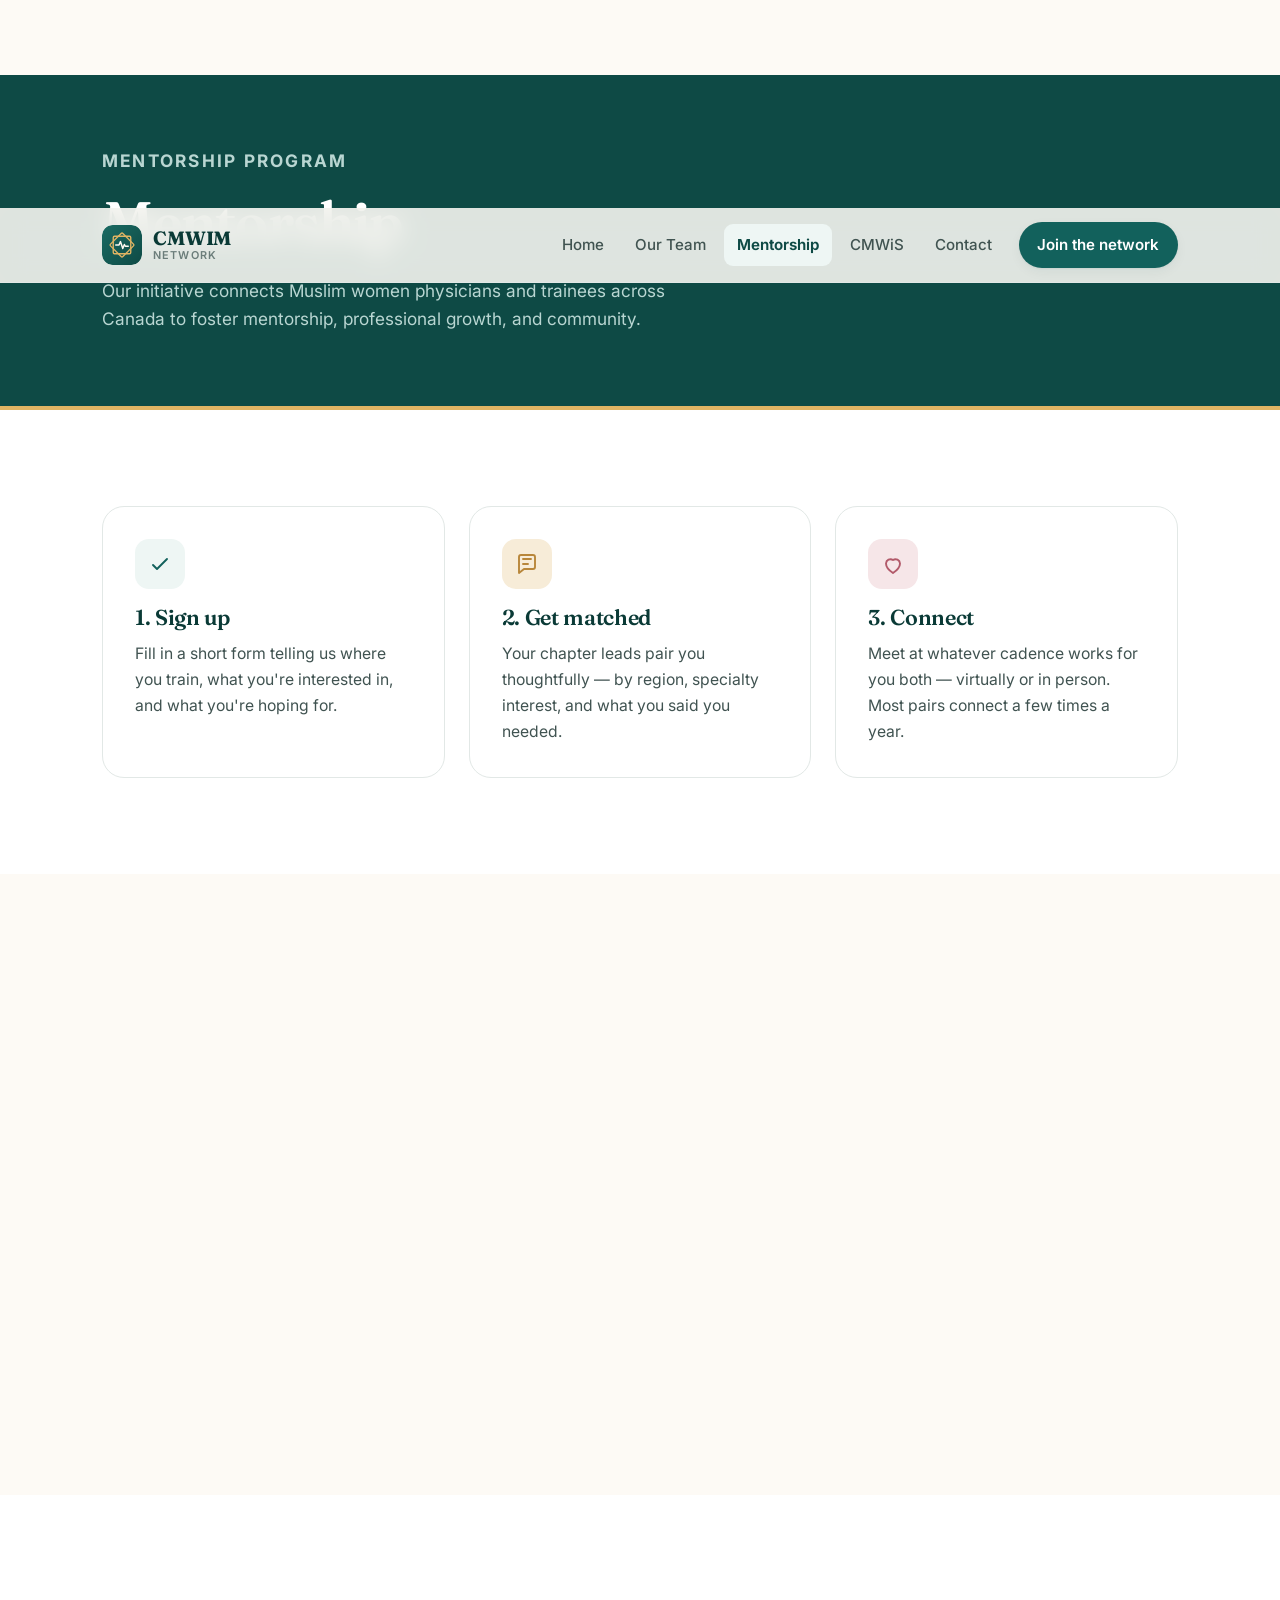
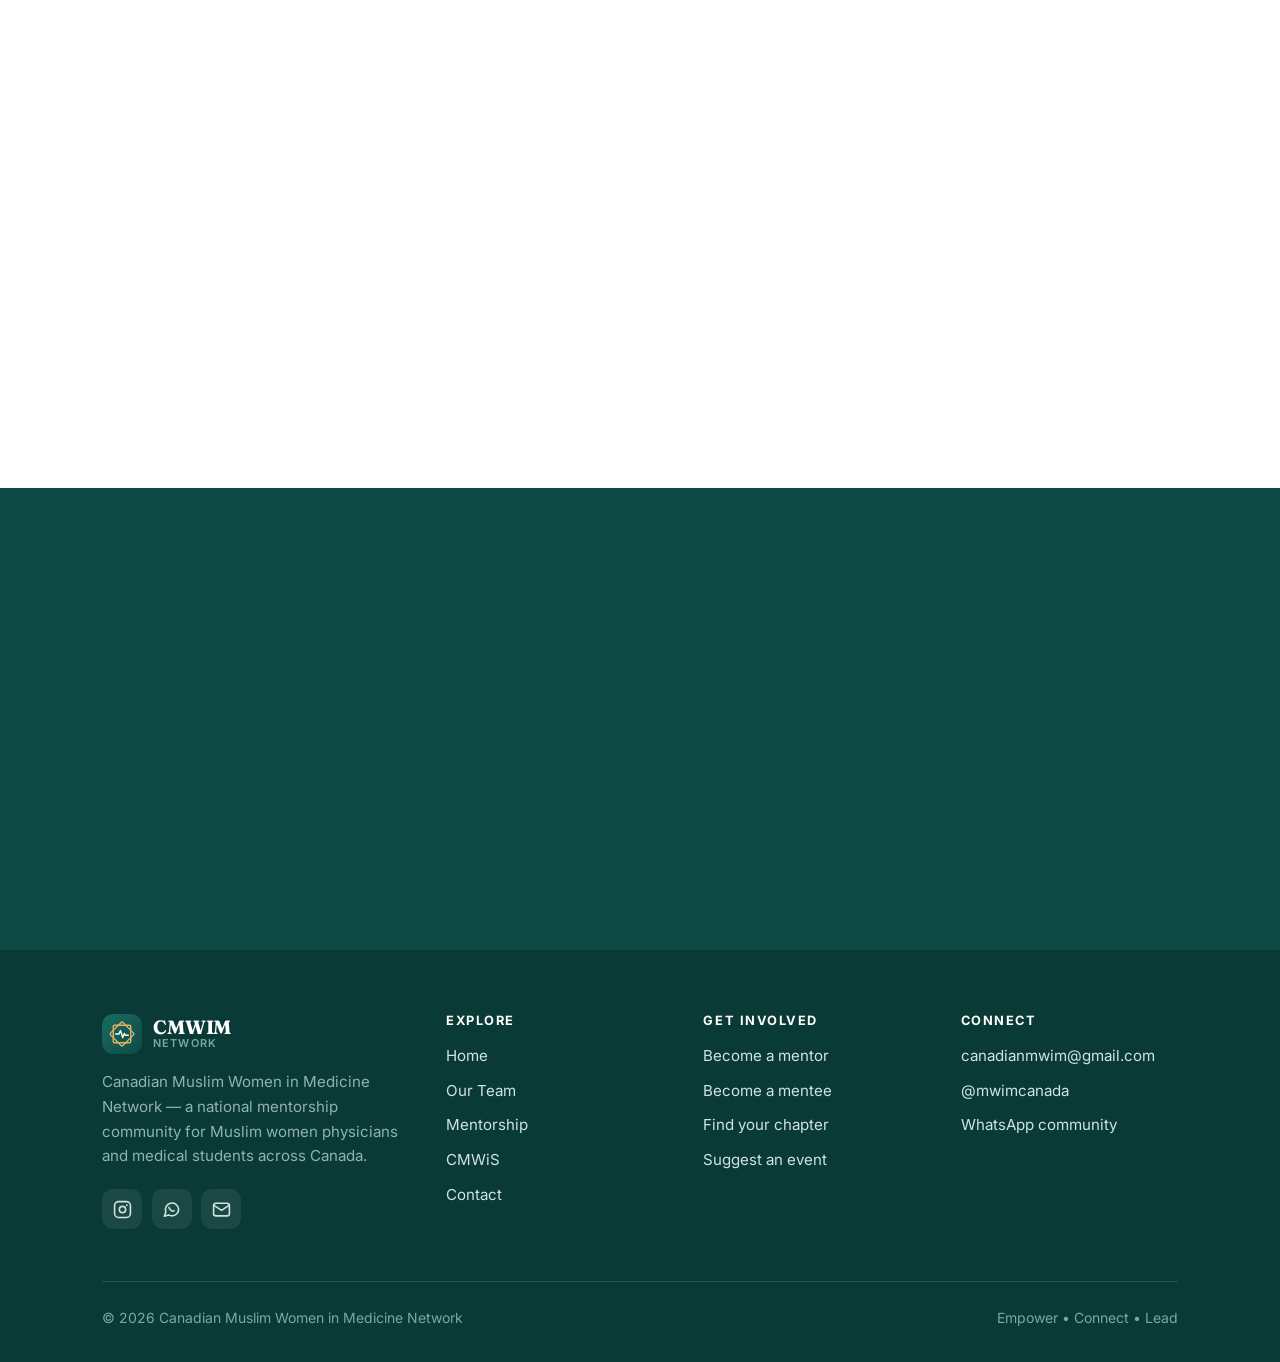
==== mentee-sign-up/index.html @ 96a40756 "Rebuild cmwim.org as a static GitHub Pages site Replaces the Google Sites site with a hand-built sta" ====
<!DOCTYPE html>
<html lang="en">
<head>
<meta charset="utf-8">
<title>Redirecting&hellip;</title>
<link rel="canonical" href="https://cmwim.org/mentorship.html#mentee">
<meta http-equiv="refresh" content="0; url=/mentorship.html#mentee">
<meta name="robots" content="noindex">
</head>
<body>
<p>This page has moved. <a href="/mentorship.html#mentee">Continue to the new page</a>.</p>
</body>
</html>
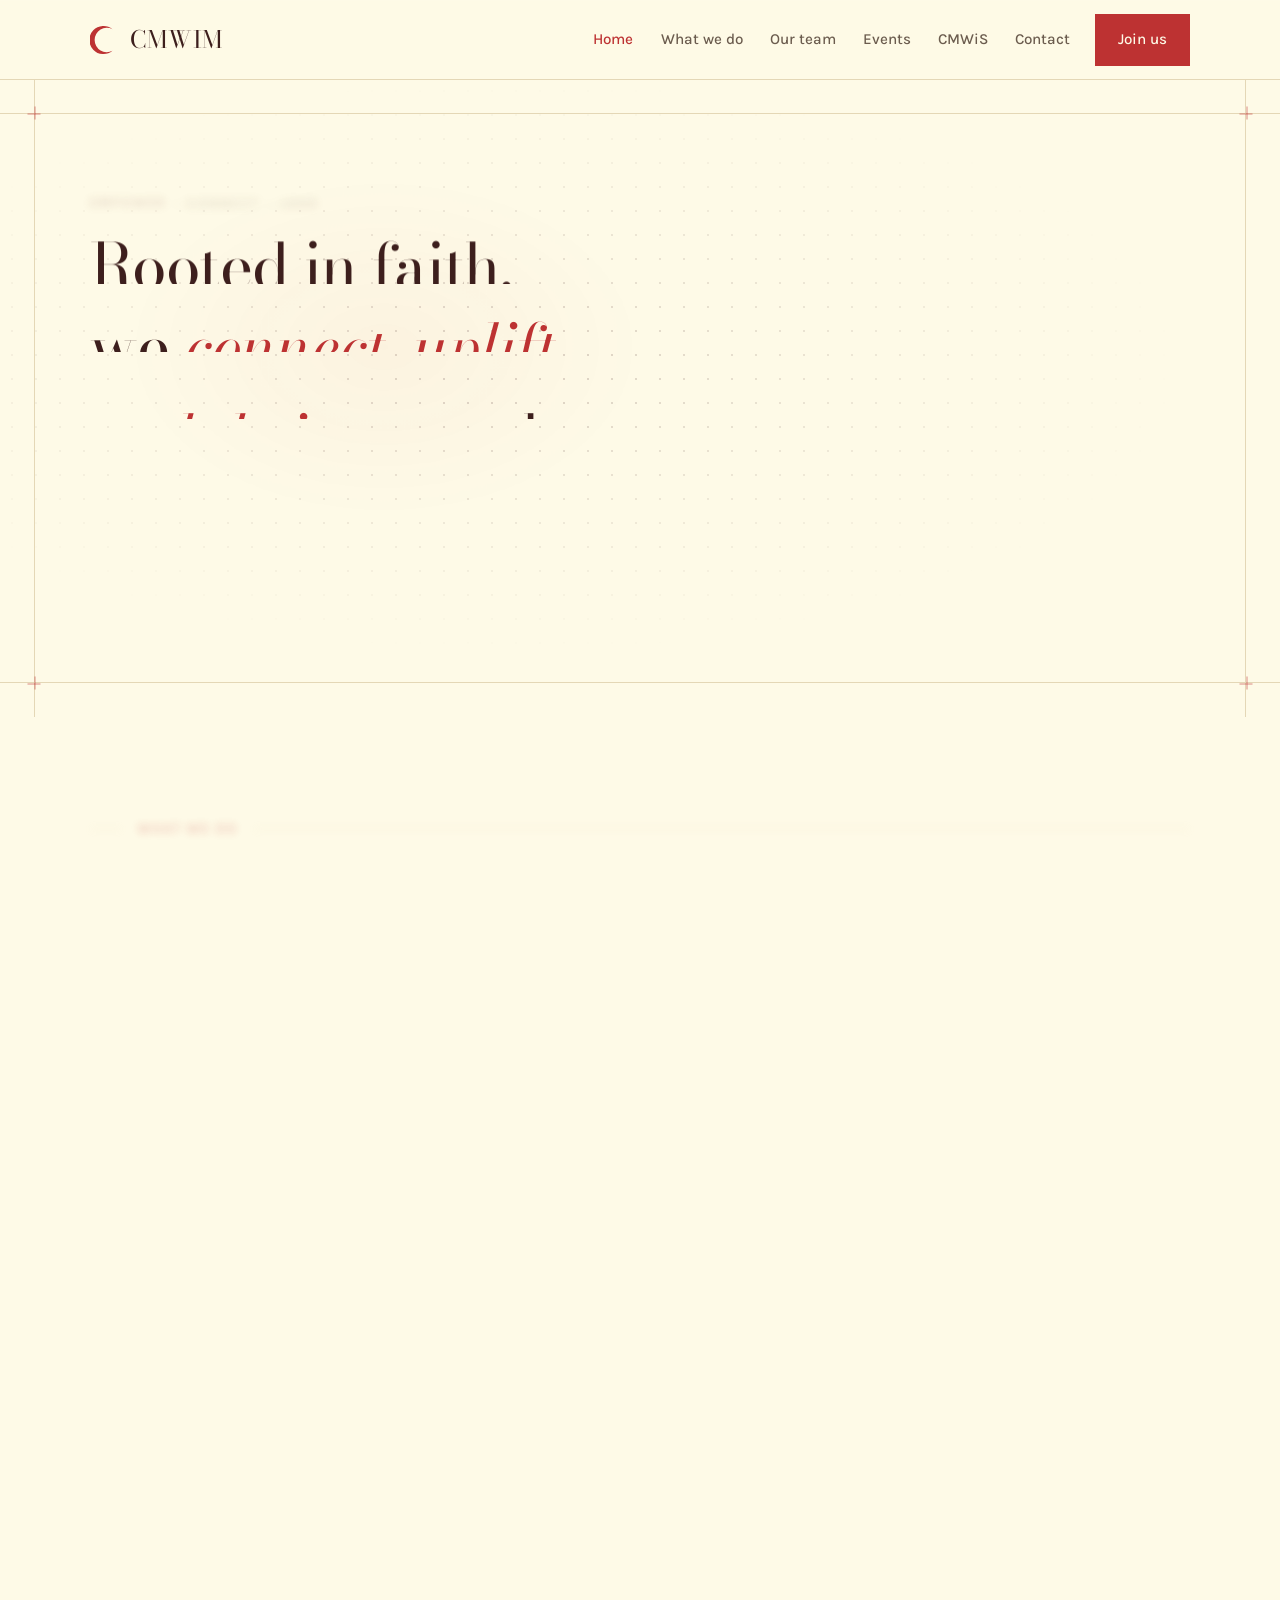
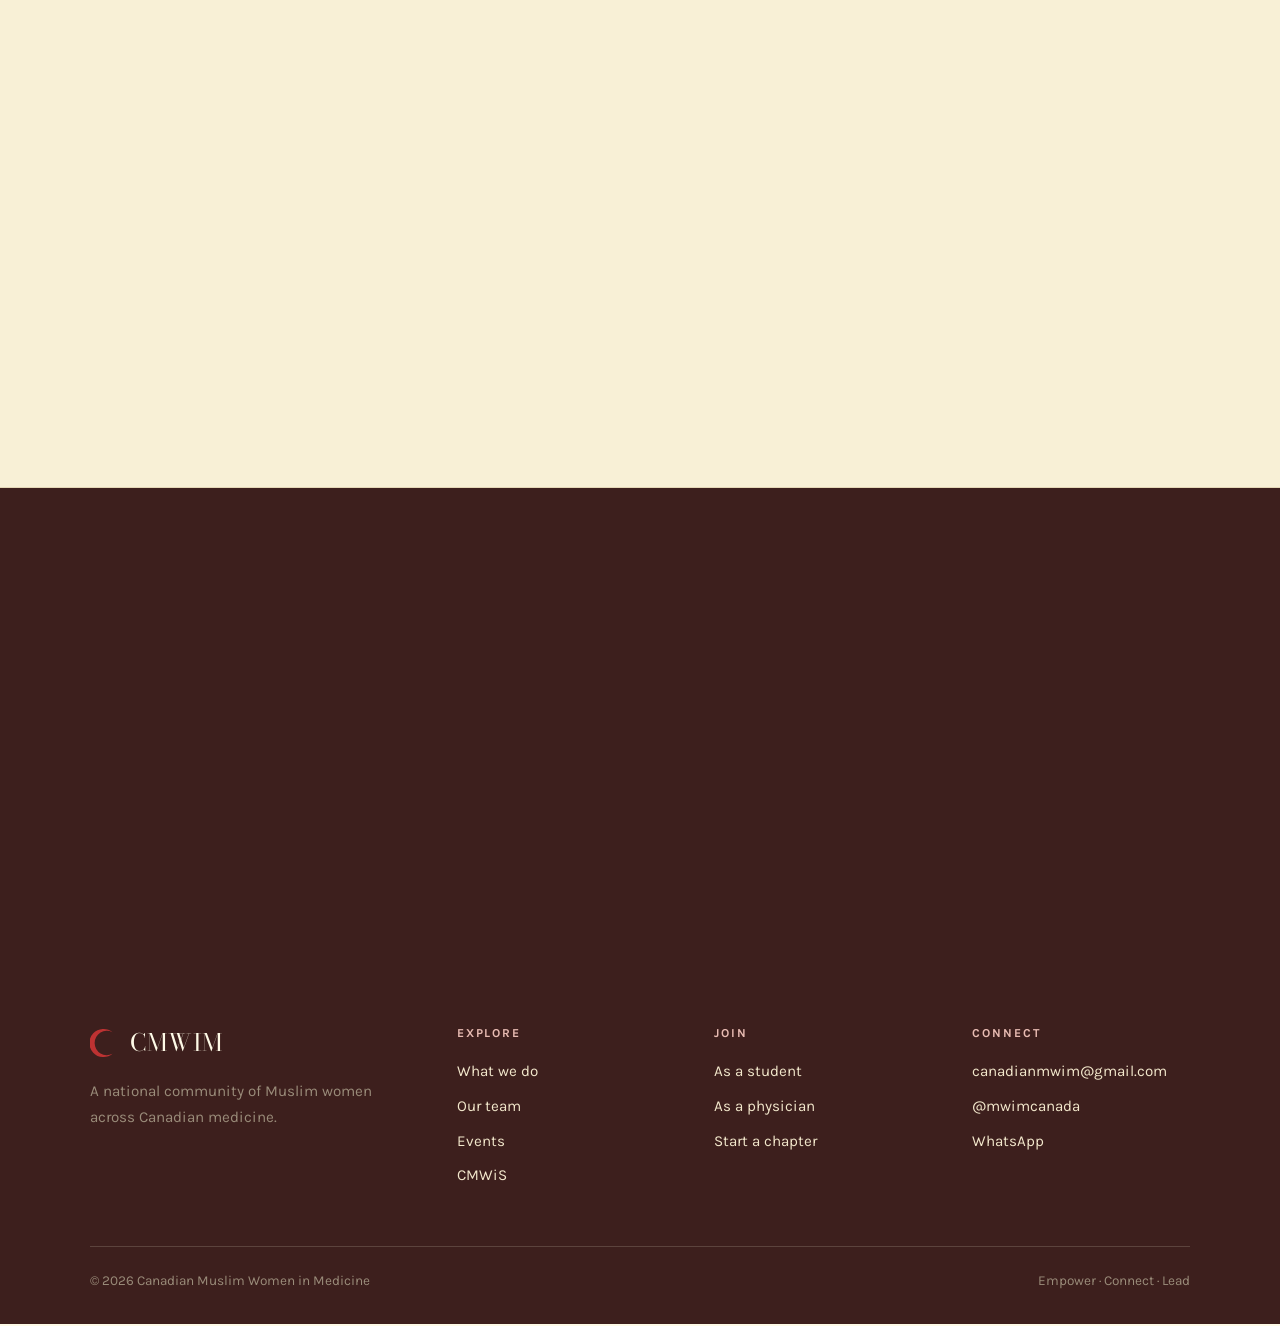
==== commit 5f2c370a: "Rebuild the remaining pages on the CMWIM brand Brings team, events, cmwis, contact and 404 onto the " ====
--- a/mentee-sign-up/index.html
+++ b/mentee-sign-up/index.html
@@ -3,11 +3,11 @@
 <head>
 <meta charset="utf-8">
 <title>Redirecting&hellip;</title>
-<link rel="canonical" href="https://cmwim.org/mentorship.html#mentee">
-<meta http-equiv="refresh" content="0; url=/mentorship.html#mentee">
+<link rel="canonical" href="https://cmwim.org/index.html#join">
+<meta http-equiv="refresh" content="0; url=/index.html#join">
 <meta name="robots" content="noindex">
 </head>
 <body>
-<p>This page has moved. <a href="/mentorship.html#mentee">Continue to the new page</a>.</p>
+<p>This page has moved. <a href="/index.html#join">Continue to the new page</a>.</p>
 </body>
 </html>
